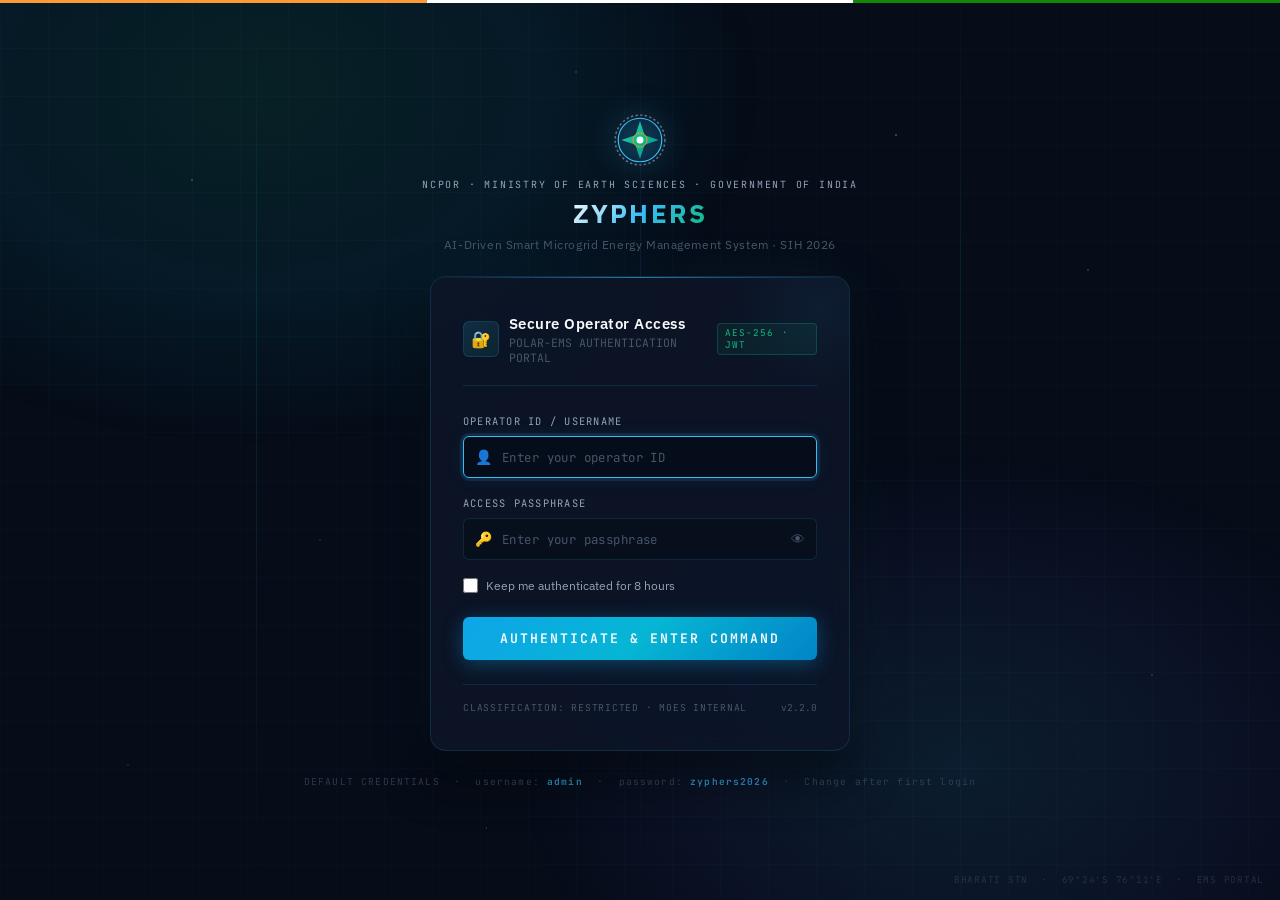
==== frontend/login.html @ 61346195 "feat: add full-stack login page with JWT auth - Add User model to database.py (username, hashed_pass" ====
<!doctype html>
<html lang="en">
<head>
  <meta charset="UTF-8" />
  <meta name="viewport" content="width=device-width, initial-scale=1.0" />
  <meta name="theme-color" content="#060c18" />
  <meta name="description" content="NCPOR Zyphers Polar EMS — Secure Operator Login" />
  <title>Zyphers · Secure Access | NCPOR Government of India</title>
  <link rel="preconnect" href="https://fonts.googleapis.com" />
  <link rel="preconnect" href="https://fonts.gstatic.com" crossorigin />
  <link href="https://fonts.googleapis.com/css2?family=IBM+Plex+Sans:wght@300;400;500;600;700&family=JetBrains+Mono:wght@400;500;600;700&family=Space+Grotesk:wght@400;500;600;700&display=swap" rel="stylesheet" />

  <style>
    *, *::before, *::after { box-sizing: border-box; margin: 0; padding: 0; }

    :root {
      --bg-void:        #060c18;
      --bg-surface:     #0d1626;
      --bg-card:        rgba(13, 22, 38, 0.85);
      --border-subtle:  rgba(56, 189, 248, 0.14);
      --border-glow:    rgba(56, 189, 248, 0.45);
      --accent-sky:     #38bdf8;
      --accent-cyan:    #06b6d4;
      --accent-aurora:  #10b981;
      --accent-amber:   #f59e0b;
      --accent-rose:    #f43f5e;
      --text-primary:   #f8fafc;
      --text-secondary: #94a3b8;
      --text-muted:     #475569;
      --font-sans:      'IBM Plex Sans', 'Space Grotesk', sans-serif;
      --font-mono:      'JetBrains Mono', monospace;
      --radius-lg:      16px;
      --radius-md:      10px;
      --radius-sm:      6px;
      --shadow-card:    0 0 60px rgba(56, 189, 248, 0.06), 0 24px 48px rgba(0,0,0,0.6);
      --shadow-glow:    0 0 24px rgba(56, 189, 248, 0.25), 0 0 80px rgba(56, 189, 248, 0.08);
    }

    html, body {
      height: 100%;
      font-family: var(--font-sans);
      background: var(--bg-void);
      color: var(--text-primary);
      overflow: hidden;
    }

    /* ── Aurora Background ─────────────────────────────────── */
    .aurora-bg {
      position: fixed;
      inset: 0;
      z-index: 0;
      overflow: hidden;
    }

    .aurora-bg::before {
      content: '';
      position: absolute;
      top: -30%;
      left: -20%;
      width: 80%;
      height: 80%;
      background: radial-gradient(ellipse at center,
        rgba(16, 185, 129, 0.12) 0%,
        rgba(6, 182, 212, 0.08) 40%,
        transparent 70%);
      animation: aurora-drift-1 18s ease-in-out infinite alternate;
      border-radius: 50%;
    }

    .aurora-bg::after {
      content: '';
      position: absolute;
      bottom: -20%;
      right: -10%;
      width: 70%;
      height: 70%;
      background: radial-gradient(ellipse at center,
        rgba(56, 189, 248, 0.10) 0%,
        rgba(99, 102, 241, 0.06) 45%,
        transparent 70%);
      animation: aurora-drift-2 22s ease-in-out infinite alternate;
      border-radius: 50%;
    }

    .aurora-ray {
      position: absolute;
      top: 0;
      left: 20%;
      width: 1px;
      height: 100%;
      background: linear-gradient(to bottom,
        transparent 0%,
        rgba(16, 185, 129, 0.15) 30%,
        rgba(56, 189, 248, 0.10) 60%,
        transparent 100%);
      animation: aurora-ray 8s ease-in-out infinite;
      transform-origin: top center;
    }

    .aurora-ray:nth-child(2) {
      left: 50%;
      animation-delay: 3s;
      background: linear-gradient(to bottom,
        transparent 0%,
        rgba(99, 102, 241, 0.12) 30%,
        rgba(56, 189, 248, 0.08) 60%,
        transparent 100%);
    }

    .aurora-ray:nth-child(3) {
      left: 75%;
      animation-delay: 6s;
      background: linear-gradient(to bottom,
        transparent 0%,
        rgba(16, 185, 129, 0.10) 30%,
        rgba(6, 182, 212, 0.07) 60%,
        transparent 100%);
    }

    /* Star field */
    .stars {
      position: absolute;
      inset: 0;
      background-image:
        radial-gradient(1px 1px at 15% 20%, rgba(248,250,252,0.6) 0%, transparent 100%),
        radial-gradient(1px 1px at 45% 8%, rgba(248,250,252,0.4) 0%, transparent 100%),
        radial-gradient(1.5px 1.5px at 70% 15%, rgba(56,189,248,0.7) 0%, transparent 100%),
        radial-gradient(1px 1px at 85% 30%, rgba(248,250,252,0.5) 0%, transparent 100%),
        radial-gradient(1px 1px at 25% 60%, rgba(248,250,252,0.3) 0%, transparent 100%),
        radial-gradient(1.5px 1.5px at 60% 70%, rgba(16,185,129,0.5) 0%, transparent 100%),
        radial-gradient(1px 1px at 90% 75%, rgba(248,250,252,0.4) 0%, transparent 100%),
        radial-gradient(1px 1px at 10% 85%, rgba(56,189,248,0.4) 0%, transparent 100%),
        radial-gradient(1px 1px at 38% 92%, rgba(248,250,252,0.3) 0%, transparent 100%);
      animation: star-twinkle 4s ease-in-out infinite alternate;
    }

    @keyframes aurora-drift-1 {
      0%   { transform: translate(0, 0) scale(1); }
      100% { transform: translate(8%, 5%) scale(1.15); }
    }
    @keyframes aurora-drift-2 {
      0%   { transform: translate(0, 0) scale(1); }
      100% { transform: translate(-6%, -8%) scale(1.12); }
    }
    @keyframes aurora-ray {
      0%   { opacity: 0.4; transform: skewX(-2deg); }
      50%  { opacity: 0.9; transform: skewX(2deg); }
      100% { opacity: 0.4; transform: skewX(-2deg); }
    }
    @keyframes star-twinkle {
      0%   { opacity: 0.7; }
      100% { opacity: 1; }
    }

    /* ── Top tricolor band ─────────────────────────────────── */
    .national-band {
      position: fixed;
      top: 0; left: 0; right: 0;
      height: 3px;
      display: flex;
      z-index: 100;
    }
    .saffron-stripe { flex: 1; background: #FF9933; }
    .white-stripe   { flex: 1; background: #ffffff; }
    .green-stripe   { flex: 1; background: #138808; }

    /* ── Grid lines ─────────────────────────────────────────── */
    .grid-overlay {
      position: fixed;
      inset: 0;
      z-index: 1;
      background-image:
        linear-gradient(rgba(56,189,248,0.025) 1px, transparent 1px),
        linear-gradient(90deg, rgba(56,189,248,0.025) 1px, transparent 1px);
      background-size: 48px 48px;
      pointer-events: none;
    }

    /* ── Centered Layout ────────────────────────────────────── */
    .login-wrapper {
      position: relative;
      z-index: 10;
      height: 100vh;
      display: flex;
      flex-direction: column;
      align-items: center;
      justify-content: center;
      padding: 20px;
      gap: 24px;
    }

    /* ── Agency Branding ────────────────────────────────────── */
    .agency-header {
      text-align: center;
      display: flex;
      flex-direction: column;
      align-items: center;
      gap: 10px;
    }

    .emblem-svg {
      width: 56px;
      height: 56px;
      filter: drop-shadow(0 0 16px rgba(56,189,248,0.6));
      animation: emblem-pulse 3s ease-in-out infinite;
    }

    @keyframes emblem-pulse {
      0%, 100% { filter: drop-shadow(0 0 14px rgba(56,189,248,0.5)); }
      50%       { filter: drop-shadow(0 0 26px rgba(56,189,248,0.9)); }
    }

    .agency-name {
      font-family: var(--font-mono);
      font-size: 0.62rem;
      letter-spacing: 0.18em;
      color: var(--text-secondary);
      text-transform: uppercase;
    }

    .system-name {
      font-family: var(--font-sans);
      font-size: 1.6rem;
      font-weight: 700;
      letter-spacing: 0.08em;
      background: linear-gradient(135deg, #f8fafc 0%, #38bdf8 50%, #10b981 100%);
      -webkit-background-clip: text;
      -webkit-text-fill-color: transparent;
      background-clip: text;
      line-height: 1;
    }

    .system-sub {
      font-size: 0.72rem;
      color: var(--text-muted);
      letter-spacing: 0.05em;
    }

    /* ── Card ───────────────────────────────────────────────── */
    .login-card {
      width: 100%;
      max-width: 420px;
      background: var(--bg-card);
      border: 1px solid var(--border-subtle);
      border-radius: var(--radius-lg);
      backdrop-filter: blur(24px) saturate(180%);
      -webkit-backdrop-filter: blur(24px) saturate(180%);
      box-shadow: var(--shadow-card);
      padding: 36px 32px;
      position: relative;
      overflow: hidden;
      transition: box-shadow 0.3s ease;
    }

    .login-card::before {
      content: '';
      position: absolute;
      top: 0; left: 0; right: 0;
      height: 1px;
      background: linear-gradient(90deg,
        transparent 0%,
        rgba(56,189,248,0.6) 50%,
        transparent 100%);
    }

    .login-card::after {
      content: '';
      position: absolute;
      top: -60px; right: -60px;
      width: 180px;
      height: 180px;
      background: radial-gradient(circle, rgba(56,189,248,0.06) 0%, transparent 70%);
      border-radius: 50%;
      pointer-events: none;
    }

    /* ── Card Header ────────────────────────────────────────── */
    .card-header {
      display: flex;
      align-items: center;
      gap: 10px;
      margin-bottom: 28px;
      padding-bottom: 20px;
      border-bottom: 1px solid var(--border-subtle);
    }

    .security-icon {
      width: 36px;
      height: 36px;
      background: linear-gradient(135deg, rgba(56,189,248,0.15), rgba(16,185,129,0.10));
      border: 1px solid var(--border-subtle);
      border-radius: var(--radius-sm);
      display: flex;
      align-items: center;
      justify-content: center;
      font-size: 16px;
      flex-shrink: 0;
    }

    .card-title-group h2 {
      font-size: 0.95rem;
      font-weight: 600;
      color: var(--text-primary);
      letter-spacing: 0.03em;
    }

    .card-title-group p {
      font-size: 0.72rem;
      color: var(--text-muted);
      font-family: var(--font-mono);
      margin-top: 2px;
    }

    .secure-badge {
      margin-left: auto;
      font-family: var(--font-mono);
      font-size: 0.58rem;
      letter-spacing: 0.12em;
      color: var(--accent-aurora);
      background: rgba(16,185,129,0.08);
      border: 1px solid rgba(16,185,129,0.25);
      border-radius: 4px;
      padding: 3px 7px;
    }

    /* ── Form ───────────────────────────────────────────────── */
    .form-group {
      margin-bottom: 18px;
    }

    .form-label {
      display: block;
      font-family: var(--font-mono);
      font-size: 0.65rem;
      letter-spacing: 0.12em;
      color: var(--text-secondary);
      text-transform: uppercase;
      margin-bottom: 8px;
    }

    .input-wrapper {
      position: relative;
      display: flex;
      align-items: center;
    }

    .input-icon {
      position: absolute;
      left: 12px;
      font-size: 14px;
      color: var(--text-muted);
      pointer-events: none;
      transition: color 0.2s;
    }

    .form-input {
      width: 100%;
      background: rgba(6, 12, 24, 0.6);
      border: 1px solid var(--border-subtle);
      border-radius: var(--radius-sm);
      color: var(--text-primary);
      font-family: var(--font-mono);
      font-size: 0.88rem;
      padding: 11px 44px 11px 38px;
      outline: none;
      transition: border-color 0.2s, box-shadow 0.2s, background 0.2s;
      letter-spacing: 0.03em;
    }

    .form-input::placeholder {
      color: var(--text-muted);
      font-size: 0.78rem;
    }

    .form-input:focus {
      border-color: var(--accent-sky);
      box-shadow: 0 0 0 3px rgba(56,189,248,0.12), 0 0 20px rgba(56,189,248,0.08);
      background: rgba(6, 12, 24, 0.8);
    }

    .form-input:focus ~ .input-icon-right,
    .form-input:focus + .input-icon {
      color: var(--accent-sky);
    }

    .input-wrapper:focus-within .input-icon {
      color: var(--accent-sky);
    }

    .input-icon-right {
      position: absolute;
      right: 12px;
      font-size: 14px;
      color: var(--text-muted);
      cursor: pointer;
      user-select: none;
      transition: color 0.2s;
      background: none;
      border: none;
      padding: 0;
    }

    .input-icon-right:hover { color: var(--accent-sky); }

    /* Error state */
    .form-input.error {
      border-color: var(--accent-rose);
      box-shadow: 0 0 0 3px rgba(244,63,94,0.12);
      animation: shake 0.4s cubic-bezier(0.36, 0.07, 0.19, 0.97);
    }

    @keyframes shake {
      0%,100% { transform: translateX(0); }
      15%      { transform: translateX(-6px); }
      30%      { transform: translateX(6px); }
      45%      { transform: translateX(-4px); }
      60%      { transform: translateX(4px); }
      75%      { transform: translateX(-2px); }
    }

    /* ── Remember Me ────────────────────────────────────────── */
    .remember-row {
      display: flex;
      align-items: center;
      gap: 8px;
      margin-bottom: 24px;
    }

    .remember-row input[type="checkbox"] {
      width: 15px;
      height: 15px;
      accent-color: var(--accent-sky);
      cursor: pointer;
    }

    .remember-row label {
      font-size: 0.75rem;
      color: var(--text-secondary);
      cursor: pointer;
      user-select: none;
    }

    /* ── Login Button ────────────────────────────────────────── */
    .login-btn {
      width: 100%;
      padding: 13px 20px;
      background: linear-gradient(135deg, #0ea5e9 0%, #06b6d4 50%, #0284c7 100%);
      border: none;
      border-radius: var(--radius-sm);
      color: #ffffff;
      font-family: var(--font-mono);
      font-size: 0.82rem;
      font-weight: 600;
      letter-spacing: 0.15em;
      text-transform: uppercase;
      cursor: pointer;
      position: relative;
      overflow: hidden;
      transition: transform 0.15s, box-shadow 0.2s, opacity 0.2s;
      box-shadow: 0 4px 20px rgba(14,165,233,0.35);
    }

    .login-btn::before {
      content: '';
      position: absolute;
      top: 0; left: -100%;
      width: 100%; height: 100%;
      background: linear-gradient(90deg, transparent, rgba(255,255,255,0.15), transparent);
      transition: left 0.4s ease;
    }

    .login-btn:hover::before { left: 100%; }
    .login-btn:hover {
      transform: translateY(-1px);
      box-shadow: 0 8px 32px rgba(14,165,233,0.5), 0 0 60px rgba(56,189,248,0.15);
    }
    .login-btn:active { transform: translateY(0); }

    .login-btn:disabled {
      opacity: 0.55;
      cursor: not-allowed;
      transform: none;
    }

    .btn-inner {
      display: flex;
      align-items: center;
      justify-content: center;
      gap: 8px;
    }

    .btn-spinner {
      width: 14px;
      height: 14px;
      border: 2px solid rgba(255,255,255,0.3);
      border-top-color: #fff;
      border-radius: 50%;
      animation: spin 0.7s linear infinite;
      display: none;
    }

    @keyframes spin {
      to { transform: rotate(360deg); }
    }

    /* ── Error Alert ────────────────────────────────────────── */
    .error-alert {
      display: none;
      align-items: flex-start;
      gap: 10px;
      background: rgba(244, 63, 94, 0.08);
      border: 1px solid rgba(244, 63, 94, 0.28);
      border-radius: var(--radius-sm);
      padding: 12px 14px;
      margin-bottom: 18px;
      animation: fade-in 0.25s ease;
    }

    .error-alert.visible { display: flex; }

    .error-icon { font-size: 15px; flex-shrink: 0; margin-top: 1px; }

    .error-text {
      font-size: 0.78rem;
      color: #fda4af;
      line-height: 1.4;
    }

    @keyframes fade-in {
      from { opacity: 0; transform: translateY(-4px); }
      to   { opacity: 1; transform: translateY(0); }
    }

    /* ── Success Alert ────────────────────────────────────────── */
    .success-alert {
      display: none;
      align-items: center;
      gap: 10px;
      background: rgba(16, 185, 129, 0.08);
      border: 1px solid rgba(16, 185, 129, 0.28);
      border-radius: var(--radius-sm);
      padding: 12px 14px;
      margin-bottom: 18px;
      animation: fade-in 0.25s ease;
    }

    .success-alert.visible { display: flex; }

    .success-text {
      font-size: 0.78rem;
      color: #6ee7b7;
    }

    /* ── Card Footer ────────────────────────────────────────── */
    .card-footer {
      margin-top: 24px;
      padding-top: 16px;
      border-top: 1px solid var(--border-subtle);
      display: flex;
      align-items: center;
      justify-content: space-between;
      gap: 10px;
    }

    .footer-info {
      font-family: var(--font-mono);
      font-size: 0.60rem;
      color: var(--text-muted);
      letter-spacing: 0.08em;
    }

    .footer-version {
      font-family: var(--font-mono);
      font-size: 0.60rem;
      color: var(--text-muted);
    }

    /* ── Bottom watermark ─────────────────────────────────────── */
    .watermark {
      font-family: var(--font-mono);
      font-size: 0.60rem;
      color: var(--text-muted);
      letter-spacing: 0.12em;
      text-align: center;
      opacity: 0.6;
    }

    /* ── Corner coordinates ───────────────────────────────────── */
    .corner-coords {
      position: fixed;
      bottom: 14px;
      right: 16px;
      font-family: var(--font-mono);
      font-size: 0.58rem;
      color: var(--text-muted);
      letter-spacing: 0.08em;
      opacity: 0.45;
      z-index: 20;
    }

    /* ── Already logged in redirect overlay ──────────────────── */
    .redirect-overlay {
      display: none;
      position: fixed;
      inset: 0;
      background: var(--bg-void);
      z-index: 999;
      align-items: center;
      justify-content: center;
      flex-direction: column;
      gap: 16px;
    }

    .redirect-overlay.visible {
      display: flex;
    }

    .redirect-spinner {
      width: 40px;
      height: 40px;
      border: 3px solid rgba(56,189,248,0.2);
      border-top-color: var(--accent-sky);
      border-radius: 50%;
      animation: spin 0.8s linear infinite;
    }

    .redirect-text {
      font-family: var(--font-mono);
      font-size: 0.78rem;
      color: var(--text-secondary);
      letter-spacing: 0.10em;
    }
  </style>
</head>
<body>

  <!-- Redirect overlay shown while navigating to dashboard -->
  <div class="redirect-overlay" id="redirectOverlay">
    <div class="redirect-spinner"></div>
    <div class="redirect-text">AUTHENTICATING · LOADING OPERATIONS CONSOLE…</div>
  </div>

  <!-- Top tricolor -->
  <div class="national-band" aria-hidden="true">
    <div class="saffron-stripe"></div>
    <div class="white-stripe"></div>
    <div class="green-stripe"></div>
  </div>

  <!-- Aurora background -->
  <div class="aurora-bg" aria-hidden="true">
    <div class="stars"></div>
    <div class="aurora-ray"></div>
    <div class="aurora-ray"></div>
    <div class="aurora-ray"></div>
  </div>

  <!-- Grid overlay -->
  <div class="grid-overlay" aria-hidden="true"></div>

  <!-- Main login layout -->
  <main class="login-wrapper" role="main">

    <!-- Agency branding -->
    <div class="agency-header">
      <svg viewBox="0 0 72 72" class="emblem-svg" aria-hidden="true">
        <circle cx="36" cy="36" r="32" fill="none" stroke="currentColor" stroke-width="1.8"
                stroke-dasharray="3 3" opacity="0.4"/>
        <circle cx="36" cy="36" r="28" fill="rgba(14,165,233,0.08)" stroke="#38bdf8" stroke-width="1.5"/>
        <polygon points="36,12 42,30 60,36 42,42 36,60 30,42 12,36 30,30" fill="url(#loginAurora)" />
        <circle cx="36" cy="36" r="4.5" fill="#f8fafc"/>
        <circle cx="36" cy="36" r="9" fill="none" stroke="#f59e0b" stroke-width="1.2"/>
        <defs>
          <linearGradient id="loginAurora" x1="0%" y1="0%" x2="100%" y2="100%">
            <stop offset="0%"   stop-color="#38bdf8" />
            <stop offset="50%"  stop-color="#10b981" />
            <stop offset="100%" stop-color="#0284c7" />
          </linearGradient>
        </defs>
      </svg>
      <div class="agency-name">NCPOR · Ministry of Earth Sciences · Government of India</div>
      <div class="system-name">ZYPHERS</div>
      <div class="system-sub">AI-Driven Smart Microgrid Energy Management System · SIH 2026</div>
    </div>

    <!-- Login card -->
    <div class="login-card" role="region" aria-label="Login form">

      <div class="card-header">
        <div class="security-icon" aria-hidden="true">🔐</div>
        <div class="card-title-group">
          <h2>Secure Operator Access</h2>
          <p>POLAR-EMS AUTHENTICATION PORTAL</p>
        </div>
        <span class="secure-badge">AES-256 · JWT</span>
      </div>

      <!-- Error alert -->
      <div class="error-alert" id="errorAlert" role="alert" aria-live="assertive">
        <span class="error-icon">⚠</span>
        <span class="error-text" id="errorText">Invalid credentials. Please try again.</span>
      </div>

      <!-- Success alert -->
      <div class="success-alert" id="successAlert" role="status" aria-live="polite">
        <span class="error-icon">✅</span>
        <span class="success-text">Authentication successful. Redirecting to operations console…</span>
      </div>

      <form id="loginForm" novalidate>
        <!-- Username -->
        <div class="form-group">
          <label class="form-label" for="username">Operator ID / Username</label>
          <div class="input-wrapper">
            <span class="input-icon" aria-hidden="true">👤</span>
            <input
              type="text"
              id="username"
              name="username"
              class="form-input"
              placeholder="Enter your operator ID"
              autocomplete="username"
              spellcheck="false"
              required
              aria-required="true"
            />
          </div>
        </div>

        <!-- Password -->
        <div class="form-group">
          <label class="form-label" for="password">Access Passphrase</label>
          <div class="input-wrapper">
            <span class="input-icon" aria-hidden="true">🔑</span>
            <input
              type="password"
              id="password"
              name="password"
              class="form-input"
              placeholder="Enter your passphrase"
              autocomplete="current-password"
              required
              aria-required="true"
            />
            <button
              type="button"
              class="input-icon-right"
              id="togglePassword"
              title="Show / hide passphrase"
              aria-label="Toggle password visibility"
            >👁</button>
          </div>
        </div>

        <!-- Remember me -->
        <div class="remember-row">
          <input type="checkbox" id="rememberMe" name="rememberMe" />
          <label for="rememberMe">Keep me authenticated for 8 hours</label>
        </div>

        <!-- Submit -->
        <button type="submit" class="login-btn" id="loginBtn">
          <div class="btn-inner">
            <div class="btn-spinner" id="btnSpinner"></div>
            <span id="btnText">AUTHENTICATE &amp; ENTER COMMAND</span>
          </div>
        </button>
      </form>

      <div class="card-footer">
        <span class="footer-info">CLASSIFICATION: RESTRICTED · MOES INTERNAL</span>
        <span class="footer-version">v2.2.0</span>
      </div>
    </div>

    <div class="watermark">
      DEFAULT CREDENTIALS &nbsp;·&nbsp; username: <strong style="color:#38bdf8">admin</strong>
      &nbsp;·&nbsp; password: <strong style="color:#38bdf8">zyphers2026</strong>
      &nbsp;·&nbsp; Change after first login
    </div>
  </main>

  <!-- Bottom coordinates watermark -->
  <div class="corner-coords" aria-hidden="true">
    BHARATI STN &nbsp;·&nbsp; 69°24'S 76°11'E &nbsp;·&nbsp; EMS PORTAL
  </div>

  <script>
    // ─── API Base URL (mirrors logic from script.js) ────────────────────
    const RENDER_BACKEND = "https://zyphers.onrender.com";
    const isVercel = window.location.hostname.includes("vercel.app");
    const isLocalhost = ["localhost", "127.0.0.1"].includes(window.location.hostname);
    const API_BASE = window.ENERGY_API_BASE ||
      (isVercel ? RENDER_BACKEND :
      (isLocalhost ? `http://${window.location.hostname}:8000` :
      window.location.origin));

    const TOKEN_KEY = "zyphers_token";
    const USER_KEY  = "zyphers_user";

    // ─── If already logged in, skip to dashboard ────────────────────────
    (function checkExistingToken() {
      const token = localStorage.getItem(TOKEN_KEY);
      if (token) {
        showRedirectOverlay();
        window.location.href = "index.html";
      }
    })();

    function showRedirectOverlay() {
      document.getElementById("redirectOverlay").classList.add("visible");
    }

    // ─── Toggle password visibility ──────────────────────────────────────
    const passwordInput  = document.getElementById("password");
    const togglePassword = document.getElementById("togglePassword");

    togglePassword.addEventListener("click", () => {
      const isHidden = passwordInput.type === "password";
      passwordInput.type = isHidden ? "text" : "password";
      togglePassword.textContent = isHidden ? "🙈" : "👁";
    });

    // ─── Show / hide alerts ──────────────────────────────────────────────
    function showError(msg) {
      const el = document.getElementById("errorAlert");
      document.getElementById("errorText").textContent = msg;
      el.classList.add("visible");
      document.getElementById("successAlert").classList.remove("visible");
      ["username", "password"].forEach(id => {
        const inp = document.getElementById(id);
        inp.classList.add("error");
        inp.addEventListener("input", () => inp.classList.remove("error"), { once: true });
      });
    }

    function showSuccess() {
      document.getElementById("successAlert").classList.add("visible");
      document.getElementById("errorAlert").classList.remove("visible");
    }

    function clearAlerts() {
      document.getElementById("errorAlert").classList.remove("visible");
      document.getElementById("successAlert").classList.remove("visible");
    }

    // ─── Set button loading state ────────────────────────────────────────
    function setLoading(loading) {
      const btn     = document.getElementById("loginBtn");
      const spinner = document.getElementById("btnSpinner");
      const text    = document.getElementById("btnText");

      btn.disabled = loading;
      spinner.style.display = loading ? "block" : "none";
      text.textContent = loading ? "VERIFYING IDENTITY…" : "AUTHENTICATE & ENTER COMMAND";
    }

    // ─── Main login handler ──────────────────────────────────────────────
    document.getElementById("loginForm").addEventListener("submit", async (e) => {
      e.preventDefault();
      clearAlerts();

      const username = document.getElementById("username").value.trim();
      const password = document.getElementById("password").value;

      if (!username || !password) {
        showError("Please enter both your operator ID and passphrase.");
        return;
      }

      setLoading(true);

      try {
        const resp = await fetch(`${API_BASE}/api/auth/login`, {
          method: "POST",
          headers: { "Content-Type": "application/json" },
          body: JSON.stringify({ username, password }),
          signal: AbortSignal.timeout(15000)
        });

        if (resp.status === 401) {
          showError("Invalid operator ID or passphrase. Access denied.");
          setLoading(false);
          return;
        }

        if (resp.status === 403) {
          showError("Account is disabled. Contact your system administrator.");
          setLoading(false);
          return;
        }

        if (!resp.ok) {
          showError(`Authentication service error (${resp.status}). Please retry.`);
          setLoading(false);
          return;
        }

        const data = await resp.json();

        // Store token
        localStorage.setItem(TOKEN_KEY, data.access_token);
        localStorage.setItem(USER_KEY, JSON.stringify({
          username: data.username,
          role:     data.role,
          email:    data.email
        }));

        showSuccess();
        setTimeout(() => {
          showRedirectOverlay();
          window.location.href = "index.html";
        }, 900);

      } catch (err) {
        if (err.name === "TimeoutError") {
          showError("Request timed out. Check your network connection and try again.");
        } else {
          showError("Cannot reach the authentication server. Please check your connection.");
        }
        setLoading(false);
      }
    });

    // ─── Auto-focus username field ───────────────────────────────────────
    window.addEventListener("load", () => {
      document.getElementById("username").focus();
    });
  </script>
</body>
</html>
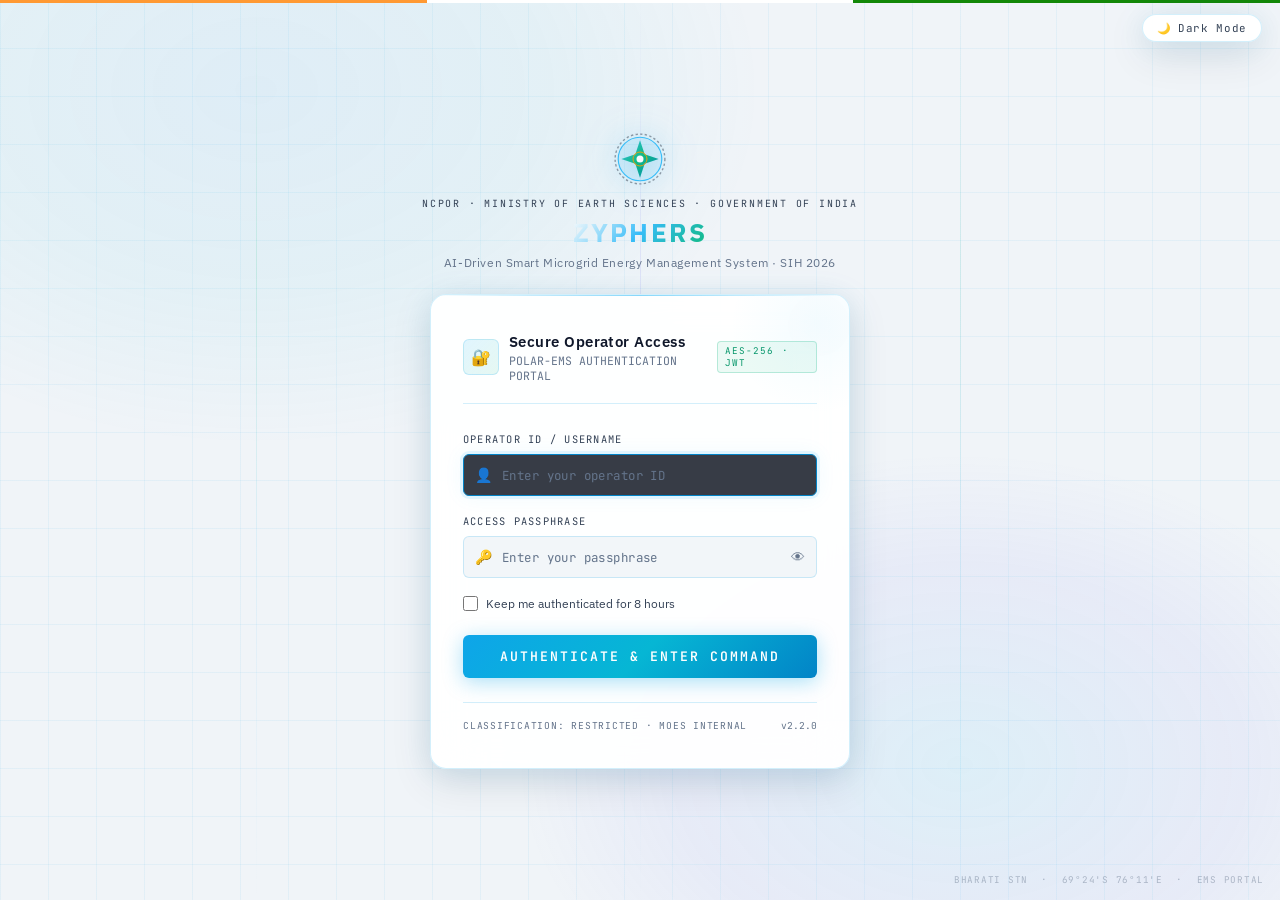
==== commit 4f8df0fd: "UI: Light mode default, remove exposed credentials, fix time visibility" ====
--- a/frontend/login.html
+++ b/frontend/login.html
@@ -3,7 +3,7 @@
 <head>
   <meta charset="UTF-8" />
   <meta name="viewport" content="width=device-width, initial-scale=1.0" />
-  <meta name="theme-color" content="#060c18" />
+  <meta name="theme-color" content="#f0f4f8" />
   <meta name="description" content="NCPOR Zyphers Polar EMS — Secure Operator Login" />
   <title>Zyphers · Secure Access | NCPOR Government of India</title>
   <link rel="preconnect" href="https://fonts.googleapis.com" />
@@ -13,7 +13,32 @@
   <style>
     *, *::before, *::after { box-sizing: border-box; margin: 0; padding: 0; }
 
+    /* ── Light Mode (Default) ────────────────────────────────── */
     :root {
+      --bg-void:        #f0f4f8;
+      --bg-surface:     #e8eef5;
+      --bg-card:        rgba(255, 255, 255, 0.95);
+      --border-subtle:  rgba(14, 165, 233, 0.18);
+      --border-glow:    rgba(14, 165, 233, 0.45);
+      --accent-sky:     #0284c7;
+      --accent-cyan:    #0891b2;
+      --accent-aurora:  #059669;
+      --accent-amber:   #d97706;
+      --accent-rose:    #e11d48;
+      --text-primary:   #0f172a;
+      --text-secondary: #334155;
+      --text-muted:     #64748b;
+      --font-sans:      'IBM Plex Sans', 'Space Grotesk', sans-serif;
+      --font-mono:      'JetBrains Mono', monospace;
+      --radius-lg:      16px;
+      --radius-md:      10px;
+      --radius-sm:      6px;
+      --shadow-card:    0 4px 32px rgba(14, 165, 233, 0.10), 0 12px 40px rgba(15,23,42,0.12);
+      --shadow-glow:    0 0 24px rgba(14, 165, 233, 0.18);
+    }
+
+    /* ── Dark Mode ───────────────────────────────────────────── */
+    [data-theme="dark"] {
       --bg-void:        #060c18;
       --bg-surface:     #0d1626;
       --bg-card:        rgba(13, 22, 38, 0.85);
@@ -27,11 +52,6 @@
       --text-primary:   #f8fafc;
       --text-secondary: #94a3b8;
       --text-muted:     #475569;
-      --font-sans:      'IBM Plex Sans', 'Space Grotesk', sans-serif;
-      --font-mono:      'JetBrains Mono', monospace;
-      --radius-lg:      16px;
-      --radius-md:      10px;
-      --radius-sm:      6px;
       --shadow-card:    0 0 60px rgba(56, 189, 248, 0.06), 0 24px 48px rgba(0,0,0,0.6);
       --shadow-glow:    0 0 24px rgba(56, 189, 248, 0.25), 0 0 80px rgba(56, 189, 248, 0.08);
     }
@@ -42,6 +62,34 @@
       background: var(--bg-void);
       color: var(--text-primary);
       overflow: hidden;
+      transition: background 0.3s ease, color 0.3s ease;
+    }
+
+    /* ── Theme Toggle Button ─────────────────────────────────── */
+    .theme-toggle-btn {
+      position: fixed;
+      top: 14px;
+      right: 18px;
+      z-index: 200;
+      background: var(--bg-card);
+      border: 1px solid var(--border-subtle);
+      border-radius: 20px;
+      padding: 6px 14px;
+      font-family: var(--font-mono);
+      font-size: 0.68rem;
+      color: var(--text-secondary);
+      cursor: pointer;
+      display: flex;
+      align-items: center;
+      gap: 6px;
+      transition: all 0.2s ease;
+      box-shadow: var(--shadow-card);
+      letter-spacing: 0.06em;
+    }
+    .theme-toggle-btn:hover {
+      border-color: var(--accent-sky);
+      color: var(--accent-sky);
+      transform: translateY(-1px);
     }
 
     /* ── Aurora Background ─────────────────────────────────── */
@@ -60,11 +108,17 @@
       width: 80%;
       height: 80%;
       background: radial-gradient(ellipse at center,
+        rgba(14, 165, 233, 0.08) 0%,
+        rgba(6, 182, 212, 0.05) 40%,
+        transparent 70%);
+      animation: aurora-drift-1 18s ease-in-out infinite alternate;
+      border-radius: 50%;
+    }
+    [data-theme="dark"] .aurora-bg::before {
+      background: radial-gradient(ellipse at center,
         rgba(16, 185, 129, 0.12) 0%,
         rgba(6, 182, 212, 0.08) 40%,
         transparent 70%);
-      animation: aurora-drift-1 18s ease-in-out infinite alternate;
-      border-radius: 50%;
     }
 
     .aurora-bg::after {
@@ -117,10 +171,11 @@
         transparent 100%);
     }
 
-    /* Star field */
+    /* Star field - hidden in light mode, visible in dark */
     .stars {
       position: absolute;
       inset: 0;
+      opacity: 0;
       background-image:
         radial-gradient(1px 1px at 15% 20%, rgba(248,250,252,0.6) 0%, transparent 100%),
         radial-gradient(1px 1px at 45% 8%, rgba(248,250,252,0.4) 0%, transparent 100%),
@@ -132,6 +187,10 @@
         radial-gradient(1px 1px at 10% 85%, rgba(56,189,248,0.4) 0%, transparent 100%),
         radial-gradient(1px 1px at 38% 92%, rgba(248,250,252,0.3) 0%, transparent 100%);
       animation: star-twinkle 4s ease-in-out infinite alternate;
+      transition: opacity 0.4s;
+    }
+    [data-theme="dark"] .stars {
+      opacity: 1;
     }
 
     @keyframes aurora-drift-1 {
@@ -170,10 +229,15 @@
       inset: 0;
       z-index: 1;
       background-image:
+        linear-gradient(rgba(14,165,233,0.06) 1px, transparent 1px),
+        linear-gradient(90deg, rgba(14,165,233,0.06) 1px, transparent 1px);
+      background-size: 48px 48px;
+      pointer-events: none;
+    }
+    [data-theme="dark"] .grid-overlay {
+      background-image:
         linear-gradient(rgba(56,189,248,0.025) 1px, transparent 1px),
         linear-gradient(90deg, rgba(56,189,248,0.025) 1px, transparent 1px);
-      background-size: 48px 48px;
-      pointer-events: none;
     }
 
     /* ── Centered Layout ────────────────────────────────────── */
@@ -355,7 +419,7 @@
 
     .form-input {
       width: 100%;
-      background: rgba(6, 12, 24, 0.6);
+      background: rgba(241, 245, 249, 0.9);
       border: 1px solid var(--border-subtle);
       border-radius: var(--radius-sm);
       color: var(--text-primary);
@@ -365,6 +429,9 @@
       outline: none;
       transition: border-color 0.2s, box-shadow 0.2s, background 0.2s;
       letter-spacing: 0.03em;
+    }
+    [data-theme="dark"] .form-input {
+      background: rgba(6, 12, 24, 0.6);
     }
 
     .form-input::placeholder {
@@ -575,14 +642,9 @@
       color: var(--text-muted);
     }
 
-    /* ── Bottom watermark ─────────────────────────────────────── */
+    /* ── Bottom watermark (hidden) ─────────────────────────────── */
     .watermark {
-      font-family: var(--font-mono);
-      font-size: 0.60rem;
-      color: var(--text-muted);
-      letter-spacing: 0.12em;
-      text-align: center;
-      opacity: 0.6;
+      display: none;
     }
 
     /* ── Corner coordinates ───────────────────────────────────── */
@@ -633,6 +695,12 @@
   </style>
 </head>
 <body>
+
+  <!-- Theme Toggle Button -->
+  <button class="theme-toggle-btn" id="loginThemeToggle" type="button" title="Toggle Light / Dark mode">
+    <span id="loginThemeIcon">🌙</span>
+    <span id="loginThemeLabel">Dark Mode</span>
+  </button>
 
   <!-- Redirect overlay shown while navigating to dashboard -->
   <div class="redirect-overlay" id="redirectOverlay">
@@ -773,11 +841,7 @@
       </div>
     </div>
 
-    <div class="watermark">
-      DEFAULT CREDENTIALS &nbsp;·&nbsp; username: <strong style="color:#38bdf8">admin</strong>
-      &nbsp;·&nbsp; password: <strong style="color:#38bdf8">zyphers2026</strong>
-      &nbsp;·&nbsp; Change after first login
-    </div>
+    <!-- watermark hidden for security -->
   </main>
 
   <!-- Bottom coordinates watermark -->
@@ -797,6 +861,26 @@
 
     const TOKEN_KEY = "zyphers_token";
     const USER_KEY  = "zyphers_user";
+
+    // ─── Theme toggle (login page) ───────────────────────────────────────
+    (function initLoginTheme() {
+      // Restore saved preference, default to light
+      const saved = localStorage.getItem('zyphers_login_theme') || 'light';
+      if (saved === 'dark') {
+        document.documentElement.setAttribute('data-theme', 'dark');
+        document.getElementById('loginThemeIcon').textContent  = '☀️';
+        document.getElementById('loginThemeLabel').textContent = 'Light Mode';
+      }
+    })();
+
+    document.getElementById('loginThemeToggle').addEventListener('click', () => {
+      const isDark = document.documentElement.getAttribute('data-theme') === 'dark';
+      const next   = isDark ? 'light' : 'dark';
+      document.documentElement.setAttribute('data-theme', next);
+      localStorage.setItem('zyphers_login_theme', next);
+      document.getElementById('loginThemeIcon').textContent  = isDark ? '🌙' : '☀️';
+      document.getElementById('loginThemeLabel').textContent = isDark ? 'Dark Mode' : 'Light Mode';
+    });
 
     // ─── If already logged in, skip to dashboard ────────────────────────
     (function checkExistingToken() {
